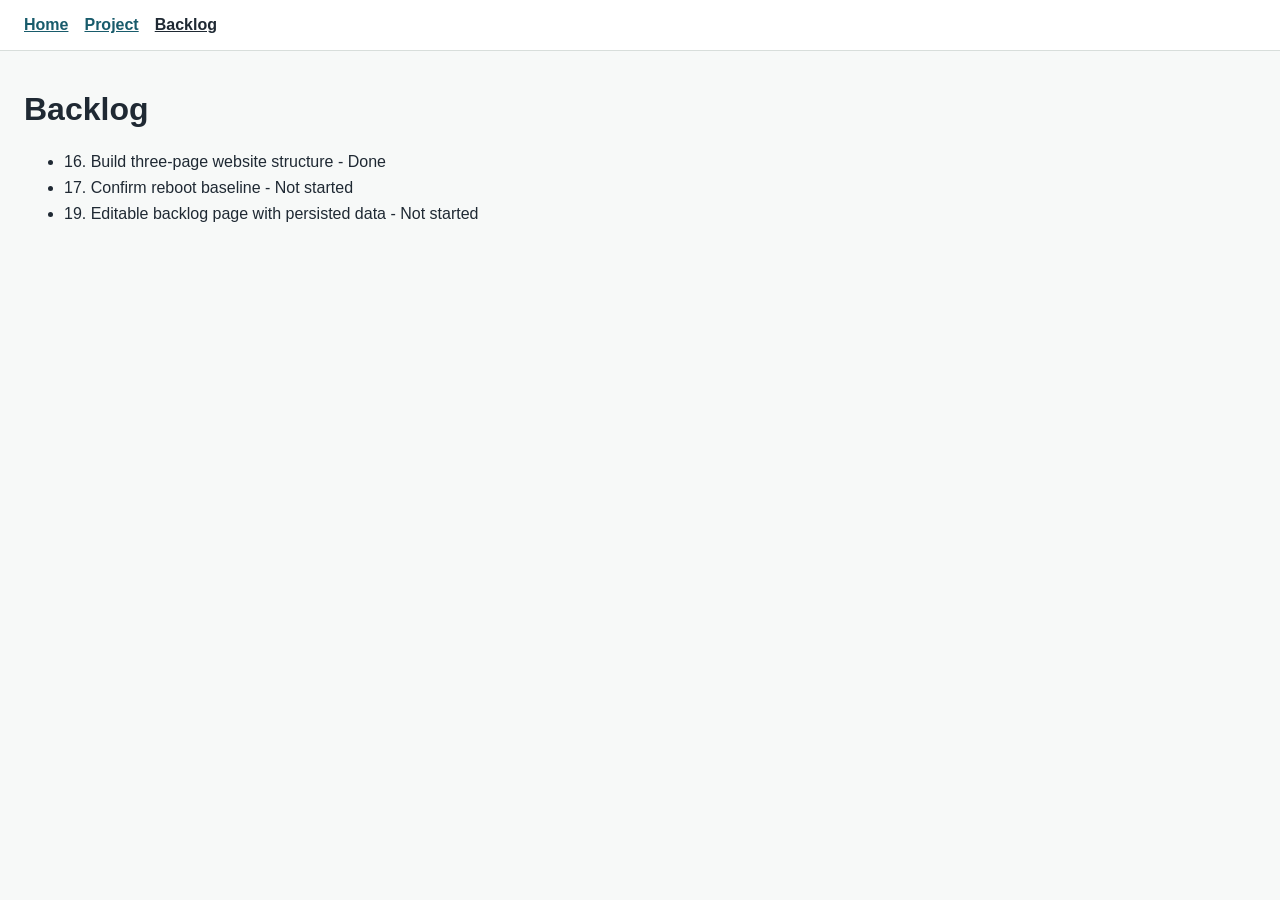
==== public_html/backlog.html @ 0d7db300 "Add basic three page site structure" ====
<!doctype html>
<html lang="en">
  <head>
    <meta charset="utf-8">
    <meta name="viewport" content="width=device-width, initial-scale=1">
    <title>Backlog - The Pool</title>
    <link rel="stylesheet" href="styles.css">
  </head>
  <body>
    <header>
      <a href="index.html">Home</a>
      <a href="project.html">Project</a>
      <a href="backlog.html" aria-current="page">Backlog</a>
    </header>

    <main>
      <h1>Backlog</h1>
      <ul>
        <li>16. Build three-page website structure - Done</li>
        <li>17. Confirm reboot baseline - Not started</li>
        <li>19. Editable backlog page with persisted data - Not started</li>
      </ul>
    </main>
  </body>
</html>
---- public_html/styles.css ----
body {
  margin: 0;
  color: #1f2933;
  background: #f7f9f8;
  font-family: Arial, sans-serif;
}

header {
  display: flex;
  gap: 16px;
  padding: 16px 24px;
  border-bottom: 1px solid #d8dedb;
  background: #ffffff;
}

a {
  color: #185b6b;
  font-weight: 700;
}

a[aria-current="page"] {
  color: #1f2933;
}

main {
  max-width: 720px;
  padding: 40px 24px;
}

h1 {
  margin-top: 0;
}

p,
li {
  line-height: 1.6;
}
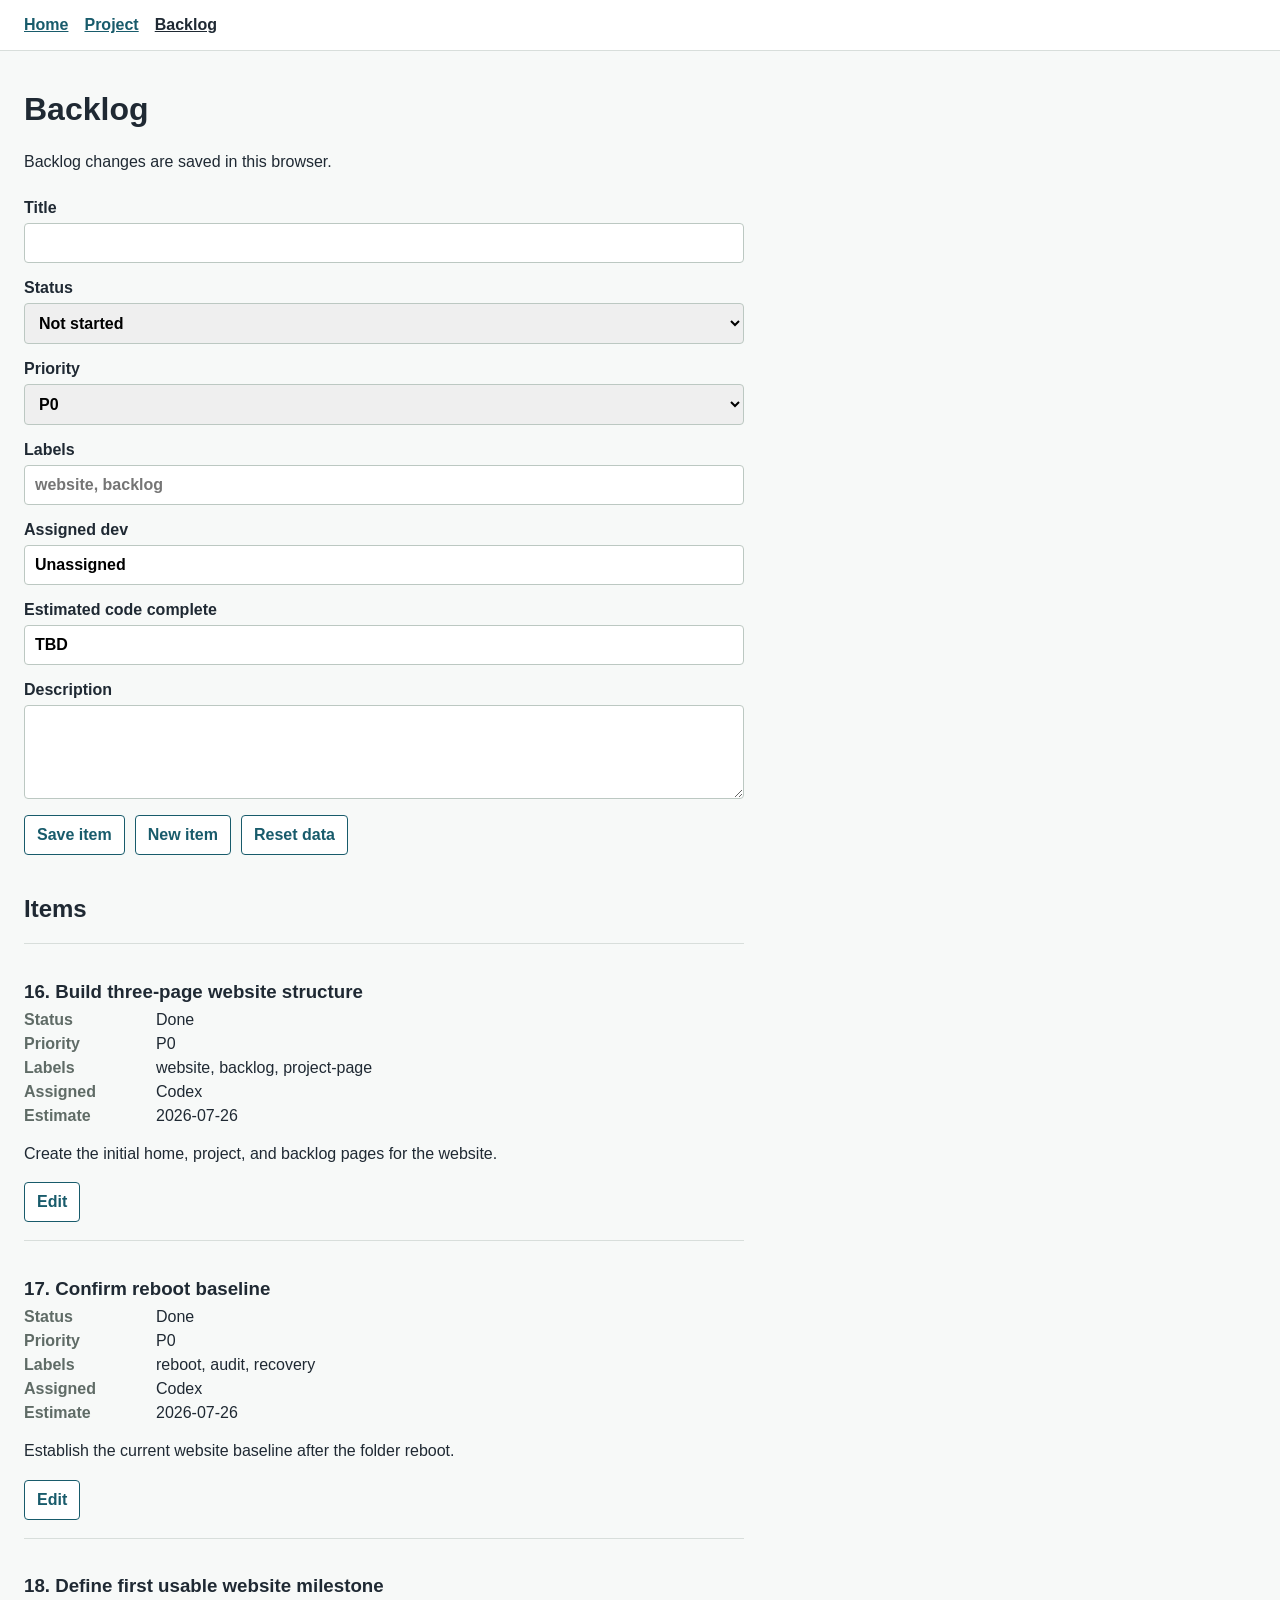
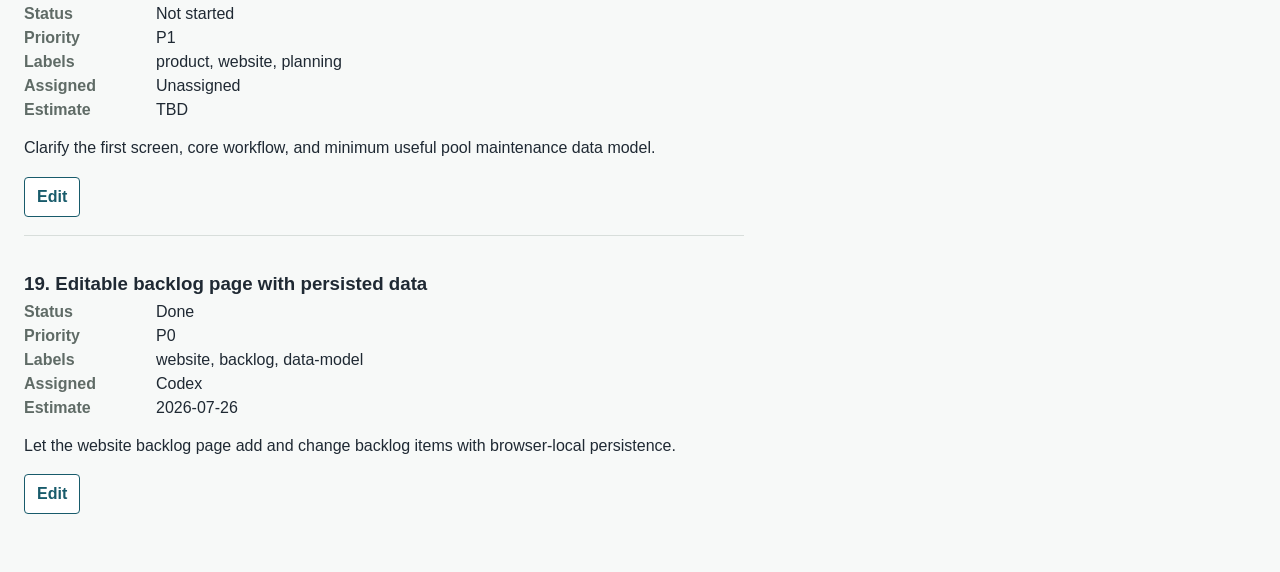
==== commit 18b2f5dd: "Add editable backlog page" ====
--- a/public_html/backlog.html
+++ b/public_html/backlog.html
@@ -15,11 +15,70 @@
 
     <main>
       <h1>Backlog</h1>
-      <ul>
-        <li>16. Build three-page website structure - Done</li>
-        <li>17. Confirm reboot baseline - Not started</li>
-        <li>19. Editable backlog page with persisted data - Not started</li>
-      </ul>
+      <p>Backlog changes are saved in this browser.</p>
+
+      <form id="backlog-form">
+        <input type="hidden" id="item-id">
+
+        <label>
+          Title
+          <input id="item-title" required>
+        </label>
+
+        <label>
+          Status
+          <select id="item-status">
+            <option>Not started</option>
+            <option>In progress</option>
+            <option>Done</option>
+            <option>Blocked</option>
+          </select>
+        </label>
+
+        <label>
+          Priority
+          <select id="item-priority">
+            <option>P0</option>
+            <option>P1</option>
+            <option>P2</option>
+            <option>P3</option>
+          </select>
+        </label>
+
+        <label>
+          Labels
+          <input id="item-labels" placeholder="website, backlog">
+        </label>
+
+        <label>
+          Assigned dev
+          <input id="item-assigned" placeholder="Unassigned">
+        </label>
+
+        <label>
+          Estimated code complete
+          <input id="item-estimate" placeholder="TBD">
+        </label>
+
+        <label>
+          Description
+          <textarea id="item-description" rows="4"></textarea>
+        </label>
+
+        <div class="actions">
+          <button type="submit">Save item</button>
+          <button type="button" id="new-item">New item</button>
+          <button type="button" id="reset-data">Reset data</button>
+        </div>
+      </form>
+
+      <section>
+        <h2>Items</h2>
+        <div id="backlog-items"></div>
+      </section>
     </main>
+
+    <script src="backlog-data.js"></script>
+    <script src="backlog.js"></script>
   </body>
 </html>
--- a/public_html/styles.css
+++ b/public_html/styles.css
@@ -35,3 +35,71 @@
 li {
   line-height: 1.6;
 }
+
+form {
+  display: grid;
+  gap: 16px;
+  margin: 24px 0 40px;
+}
+
+label {
+  display: grid;
+  gap: 6px;
+  font-weight: 700;
+}
+
+input,
+select,
+textarea,
+button {
+  font: inherit;
+}
+
+input,
+select,
+textarea {
+  border: 1px solid #bcc8c2;
+  border-radius: 4px;
+  padding: 10px;
+}
+
+button {
+  border: 1px solid #185b6b;
+  border-radius: 4px;
+  background: #ffffff;
+  color: #185b6b;
+  cursor: pointer;
+  font-weight: 700;
+  padding: 10px 12px;
+}
+
+.actions {
+  display: flex;
+  flex-wrap: wrap;
+  gap: 10px;
+}
+
+.backlog-item {
+  border-top: 1px solid #d8dedb;
+  padding: 18px 0;
+}
+
+.backlog-item h3 {
+  margin-bottom: 8px;
+}
+
+dl {
+  display: grid;
+  grid-template-columns: 120px 1fr;
+  gap: 6px 12px;
+  margin: 0;
+}
+
+dt {
+  color: #5f6b66;
+  font-weight: 700;
+}
+
+dd {
+  margin: 0;
+}
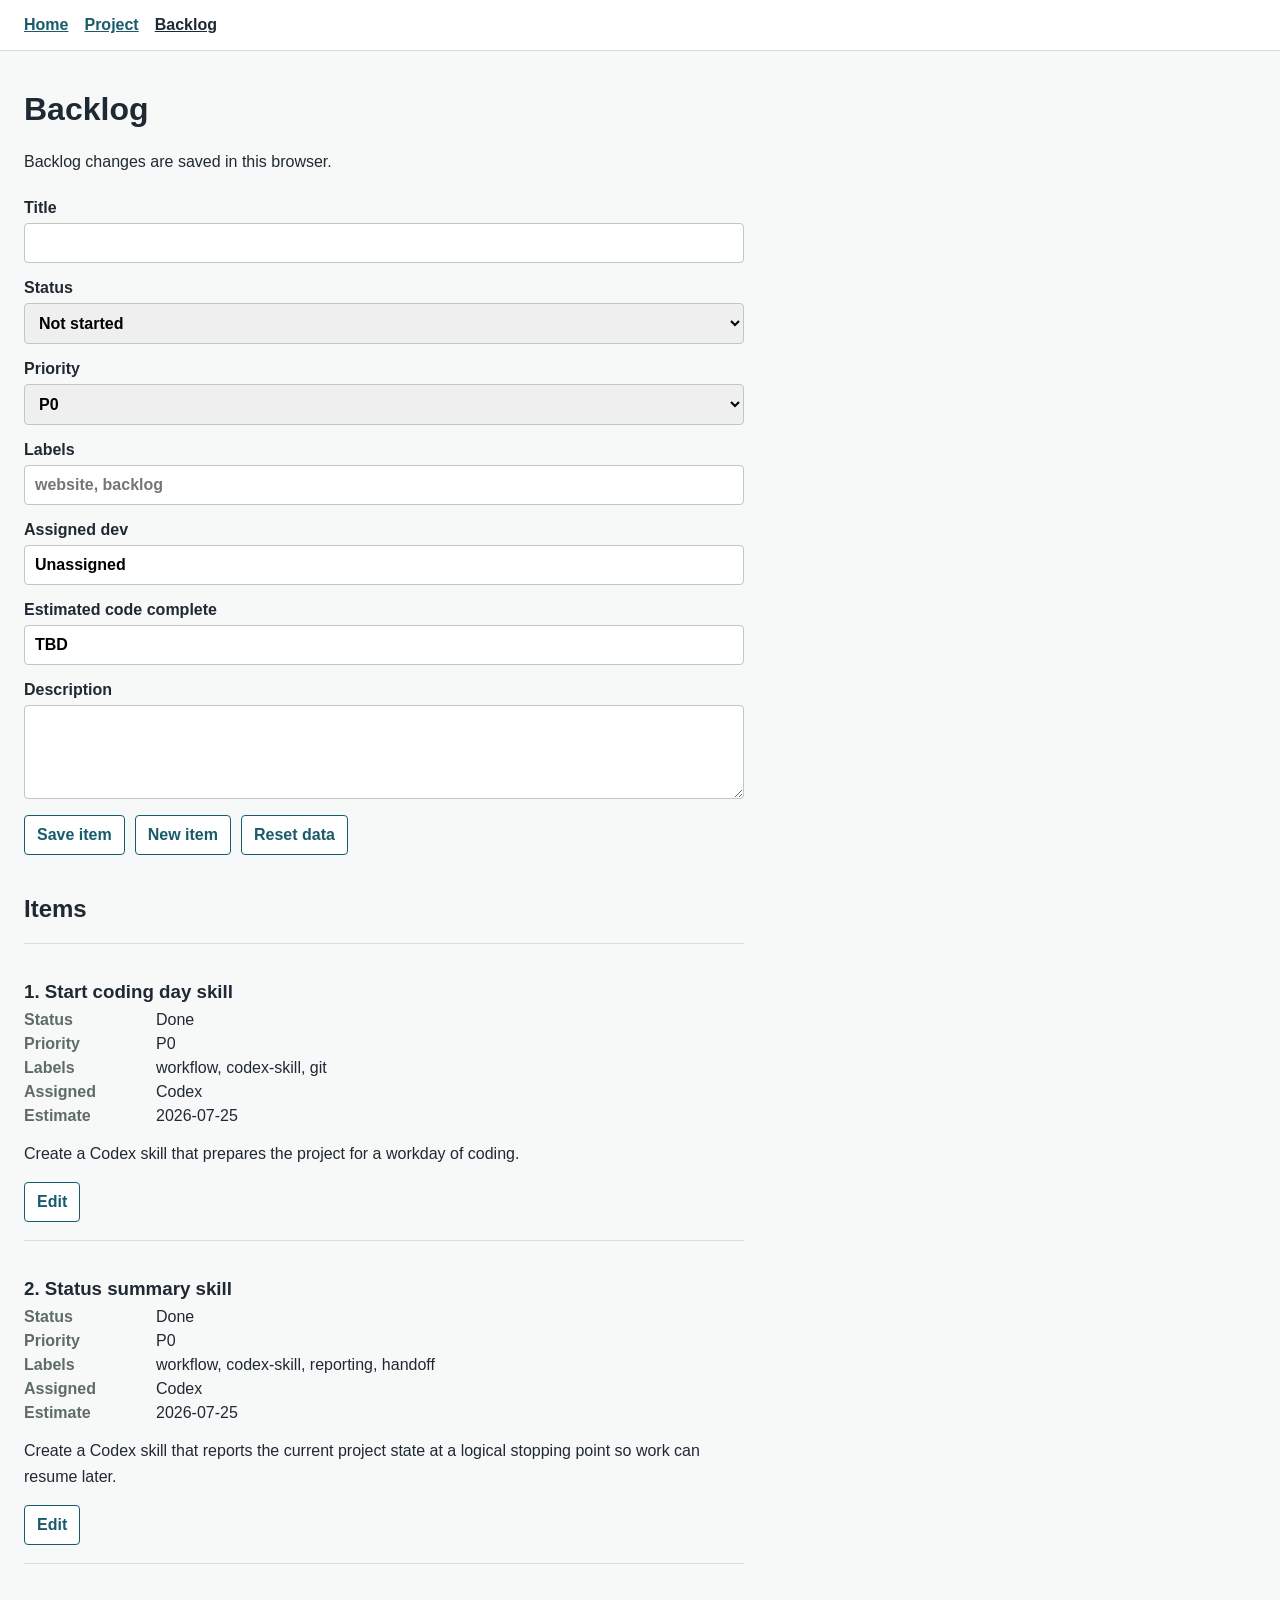
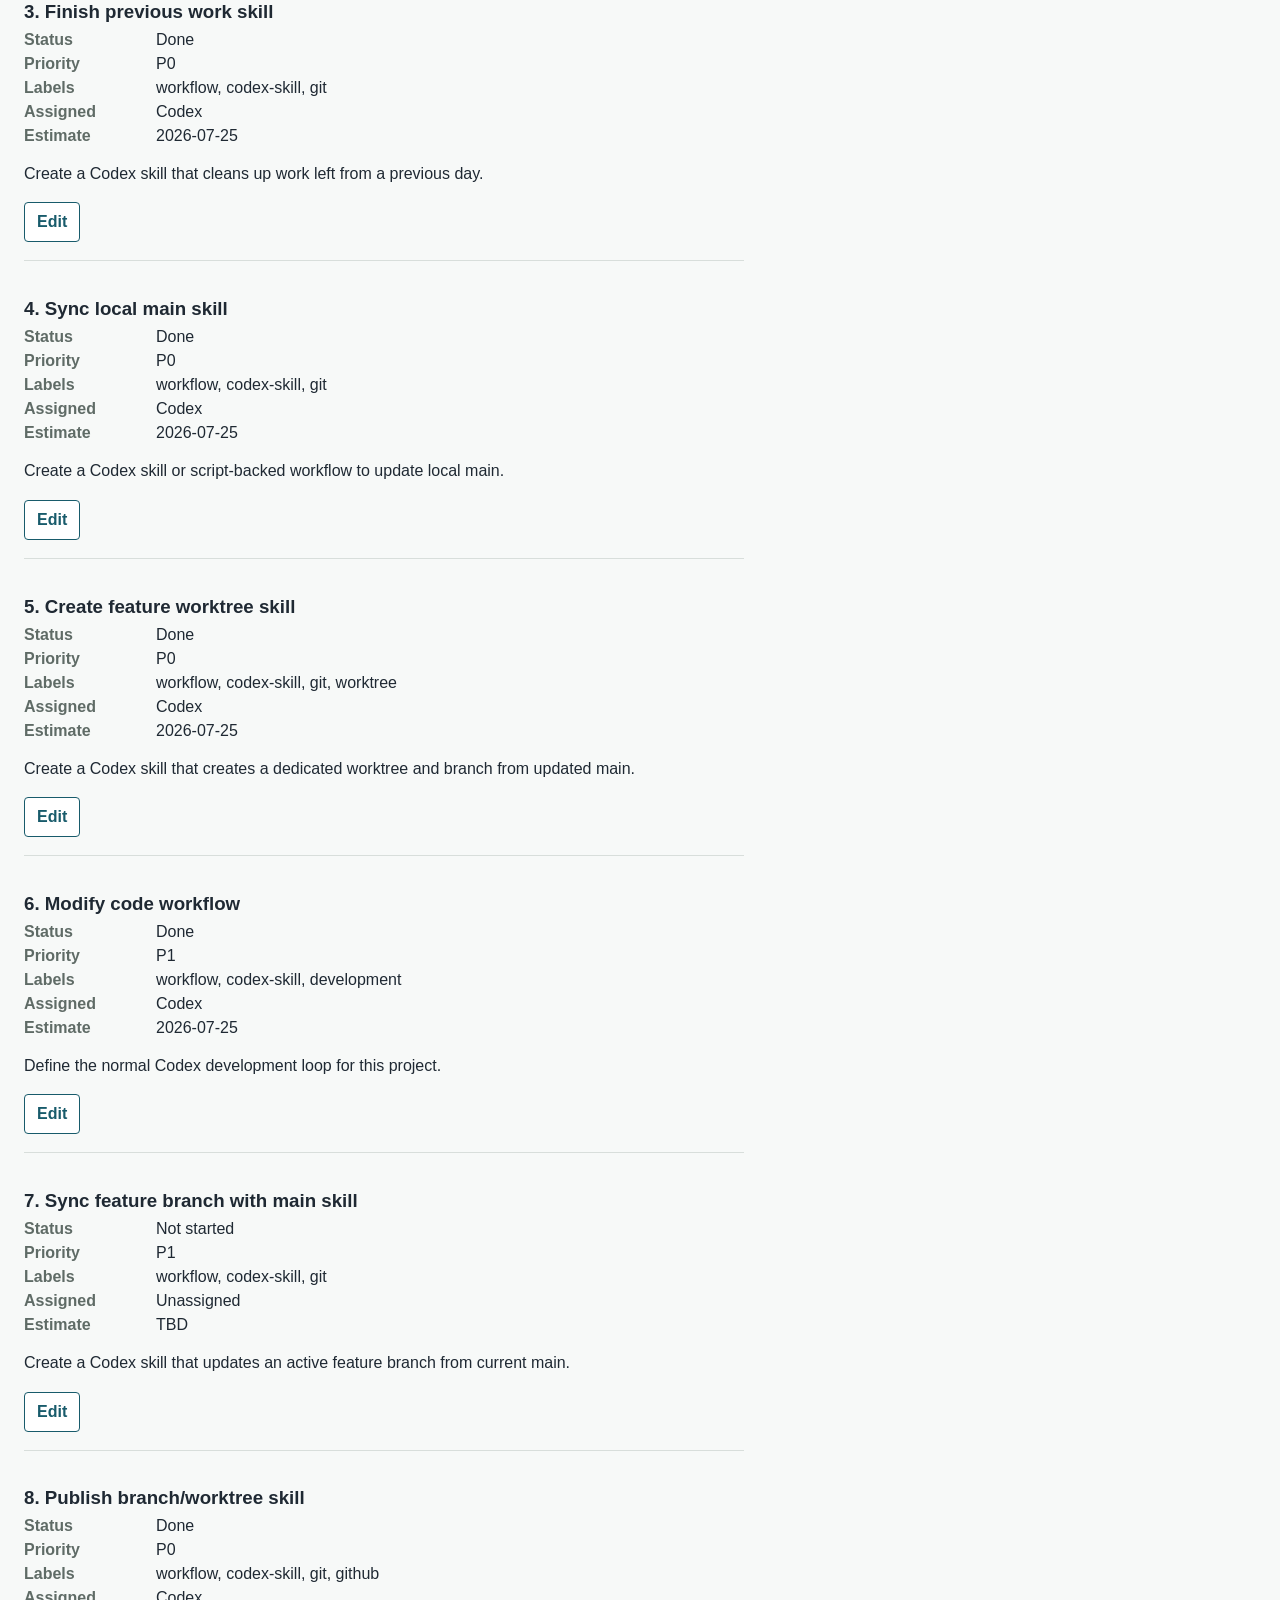
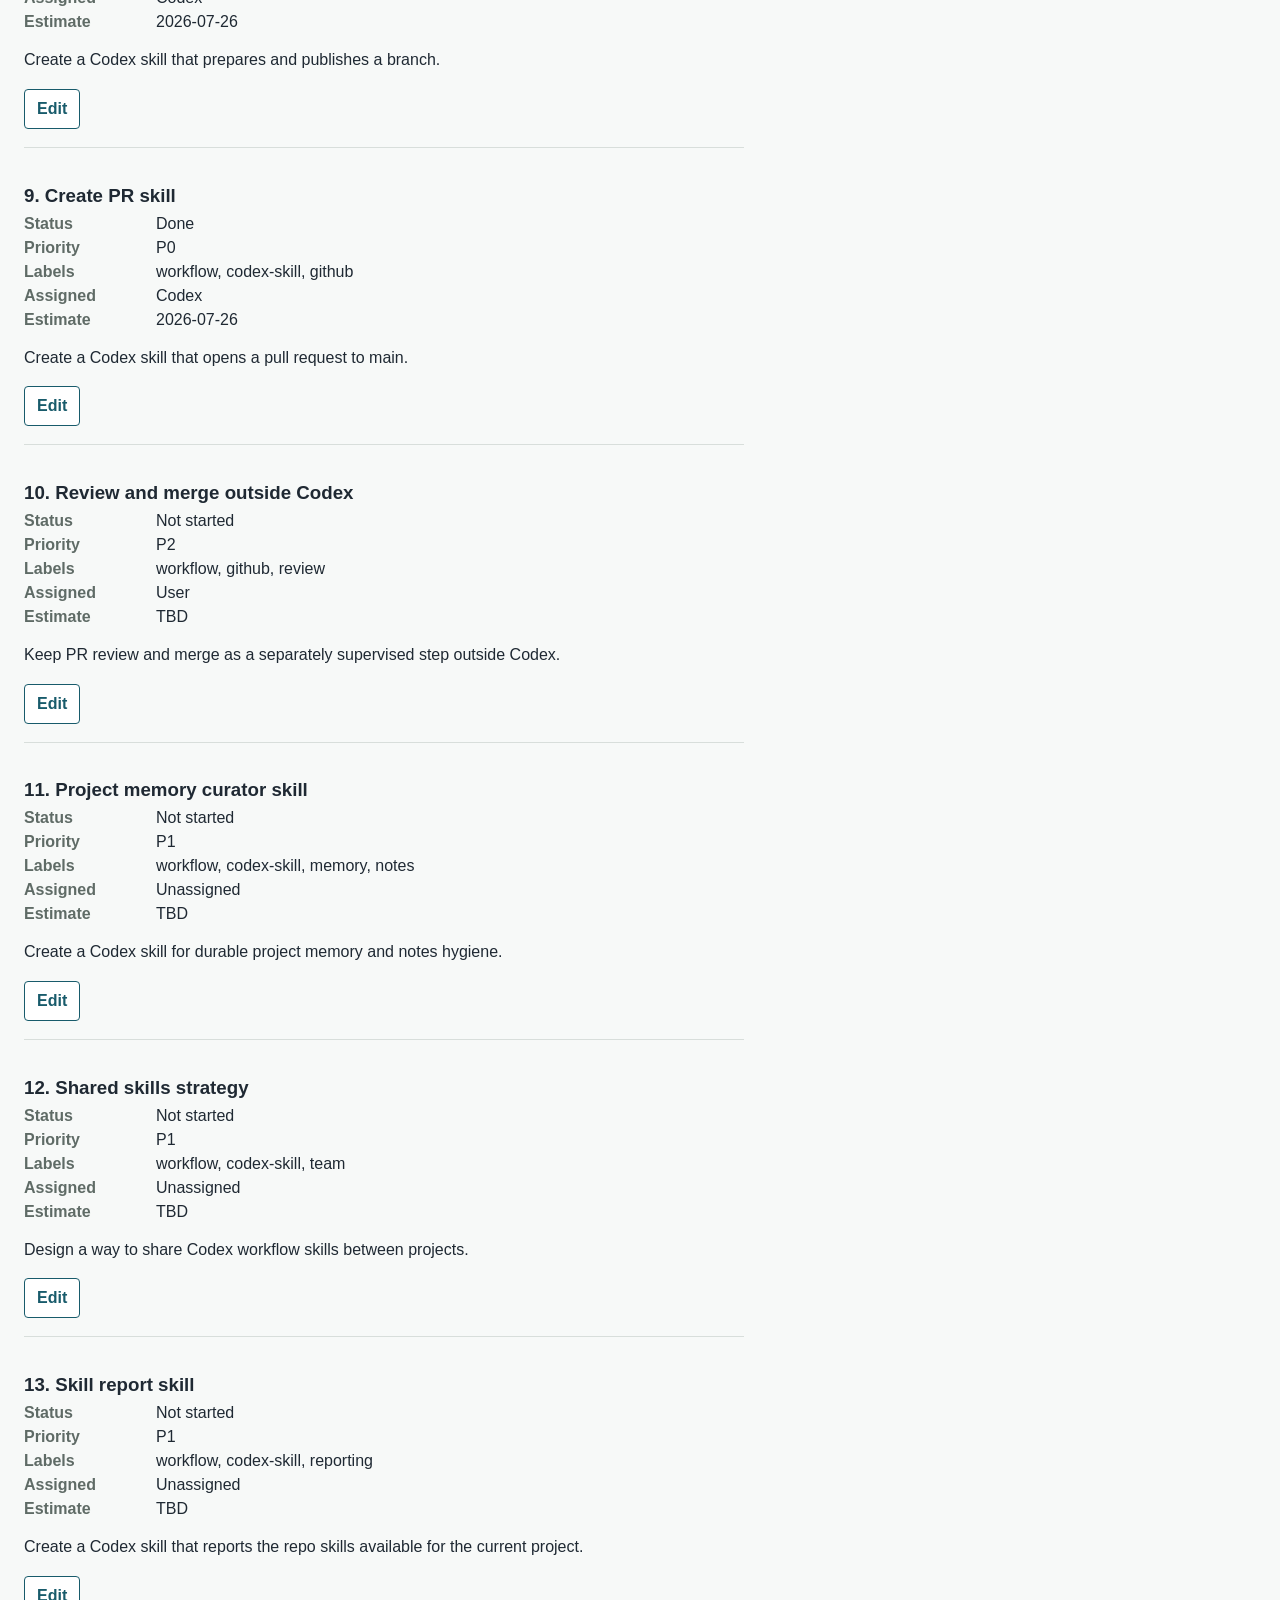
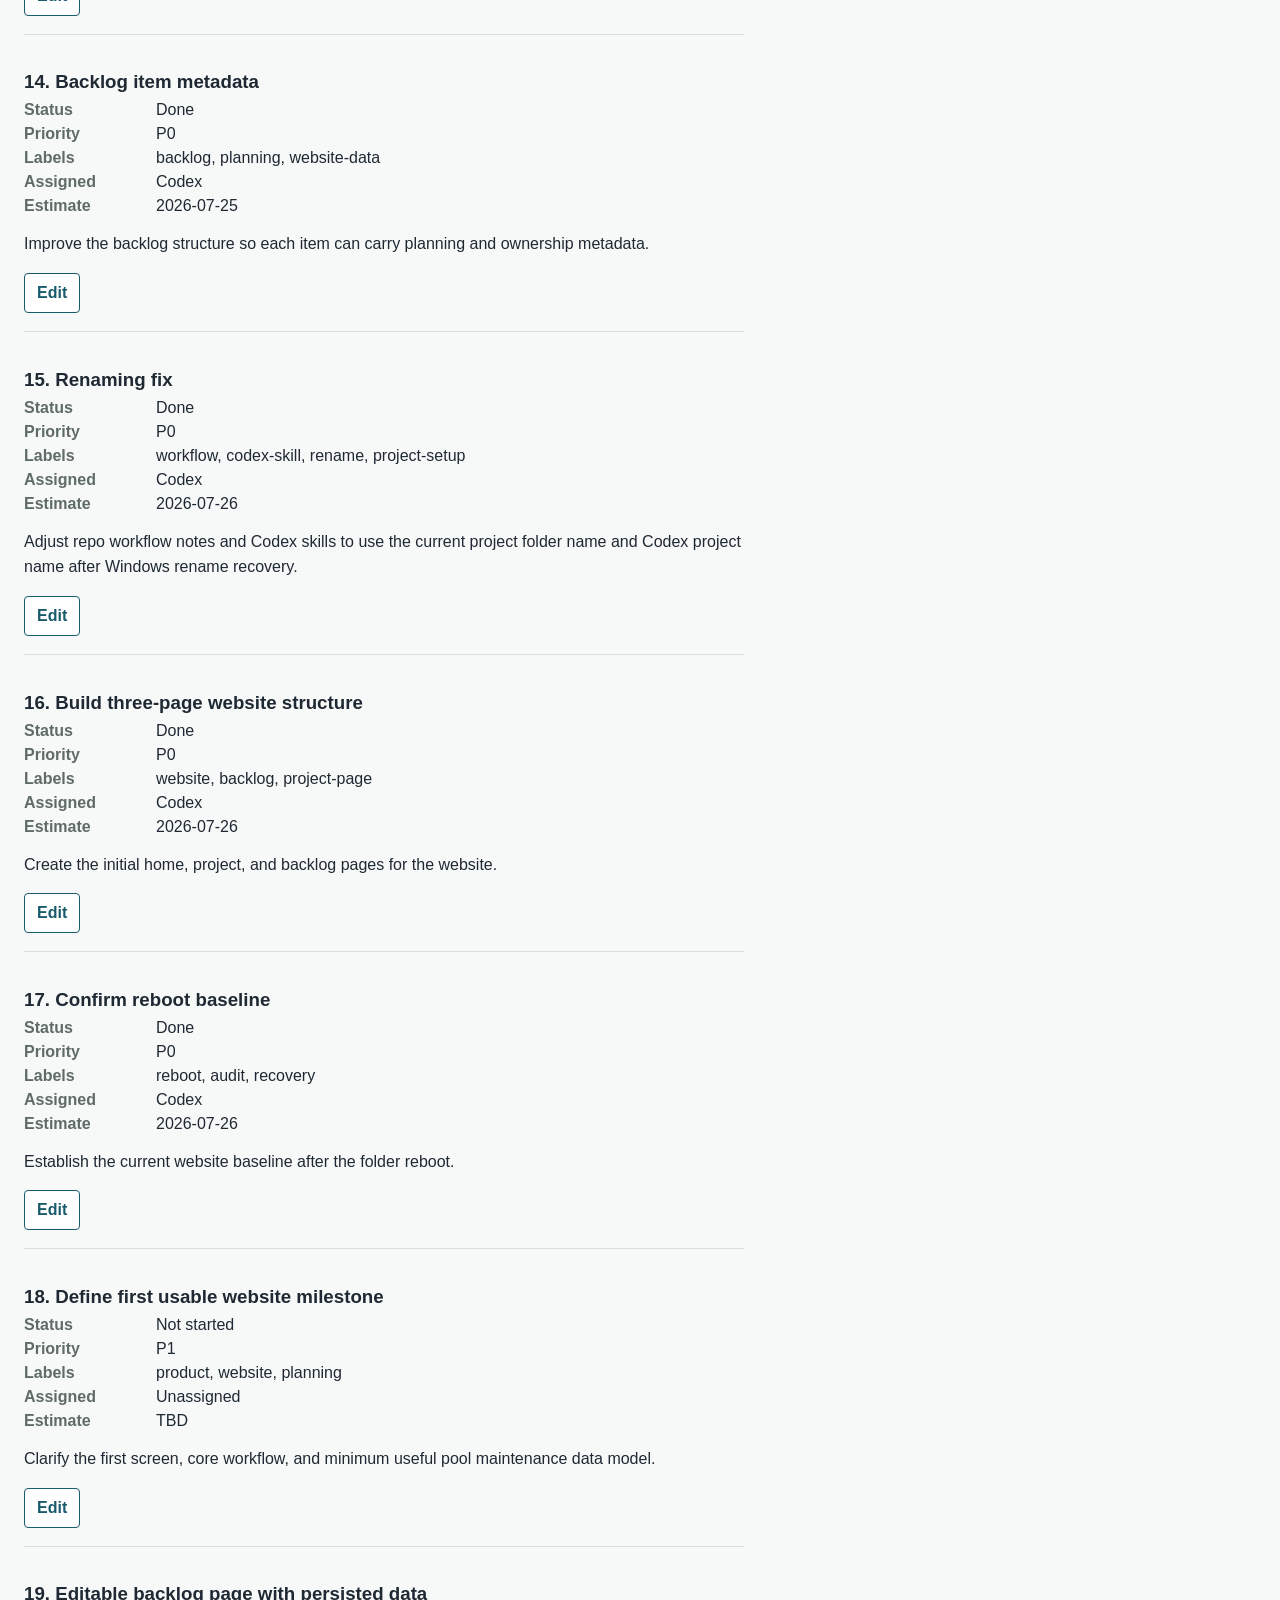
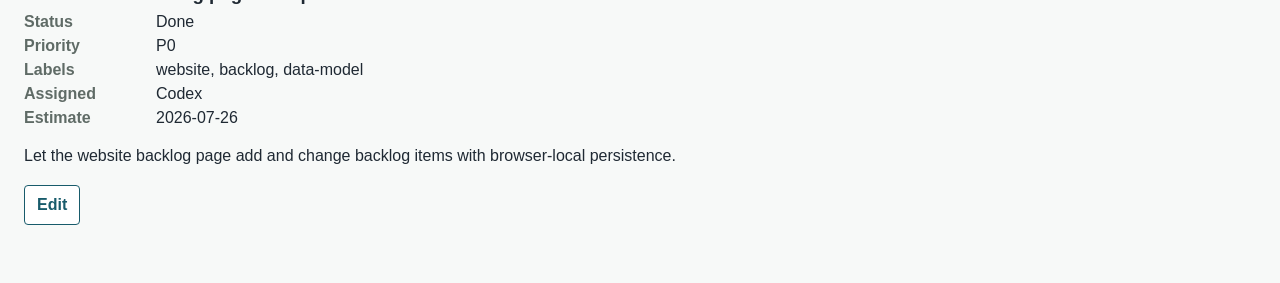
==== commit 5bb60cf5: "Use JSON backlog source across workflow" ====
--- a/public_html/backlog.html
+++ b/public_html/backlog.html
@@ -78,7 +78,6 @@
       </section>
     </main>
 
-    <script src="backlog-data.js"></script>
     <script src="backlog.js"></script>
   </body>
 </html>
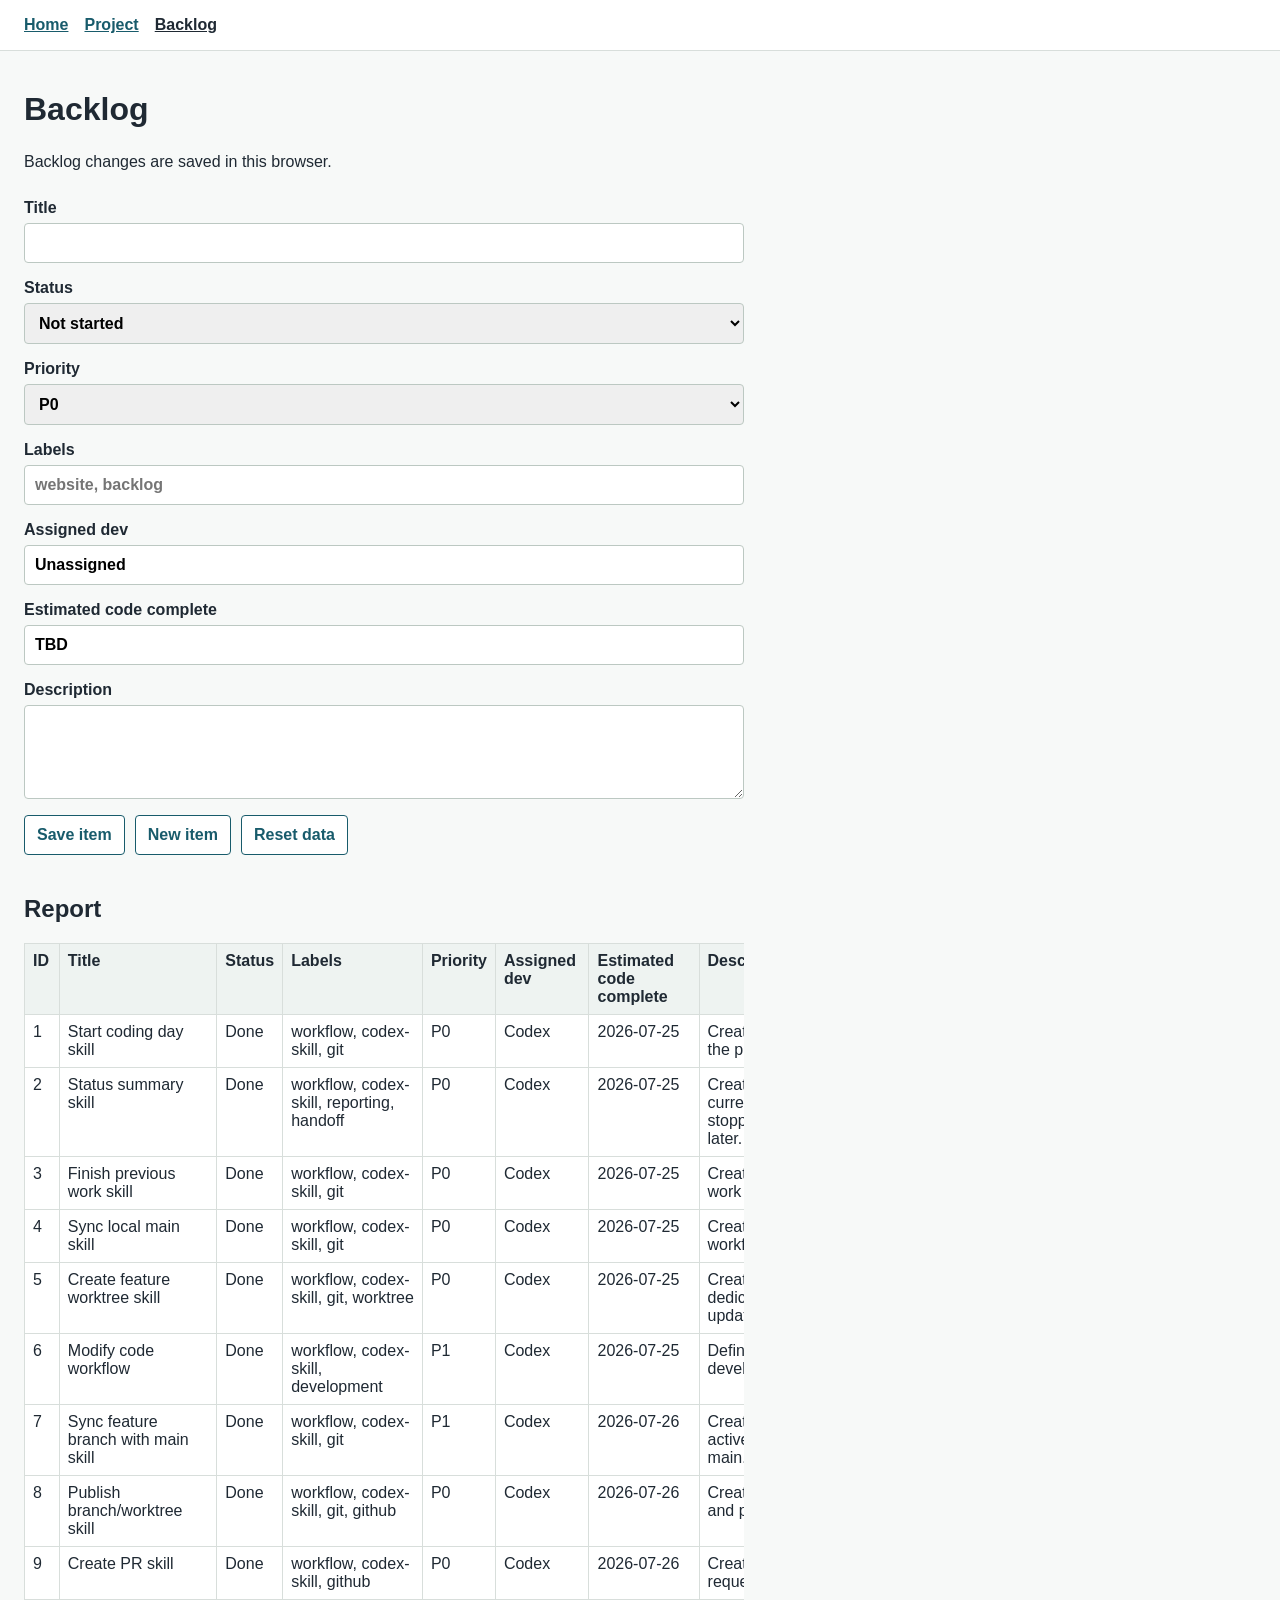
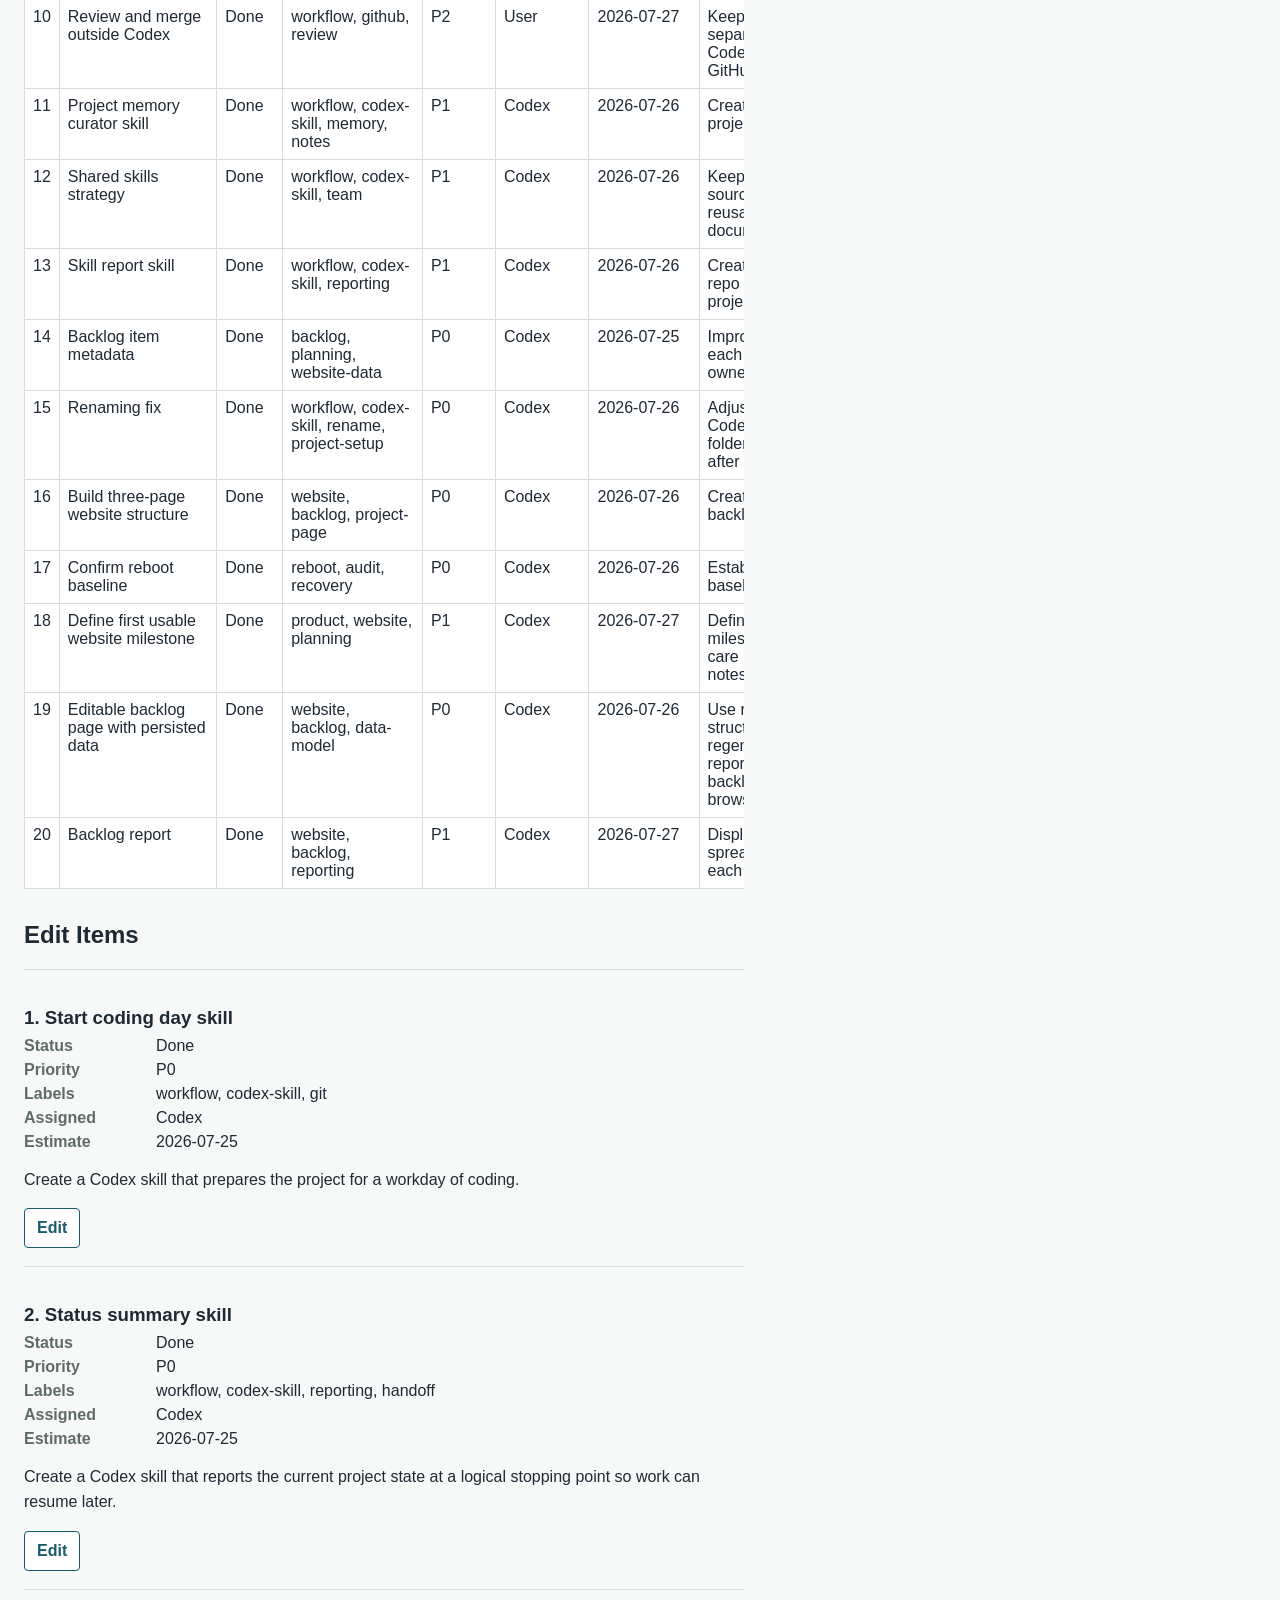
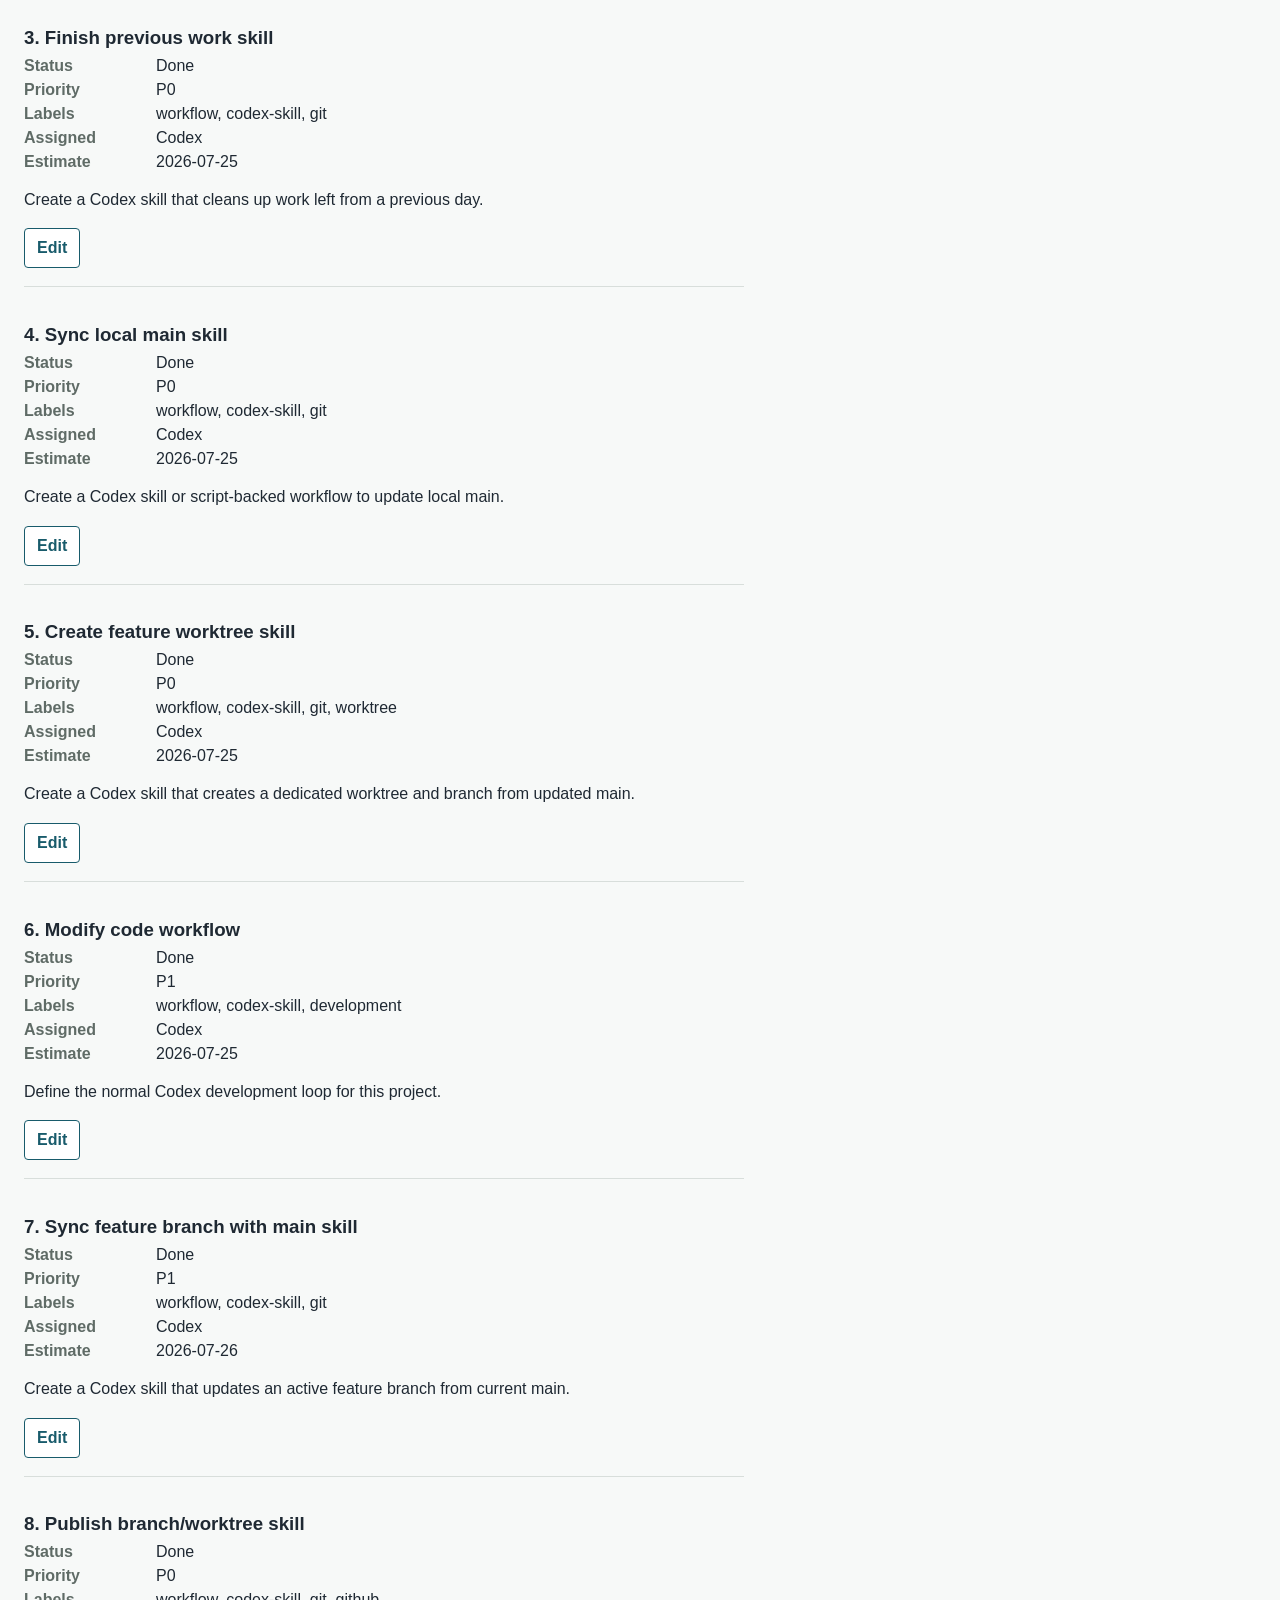
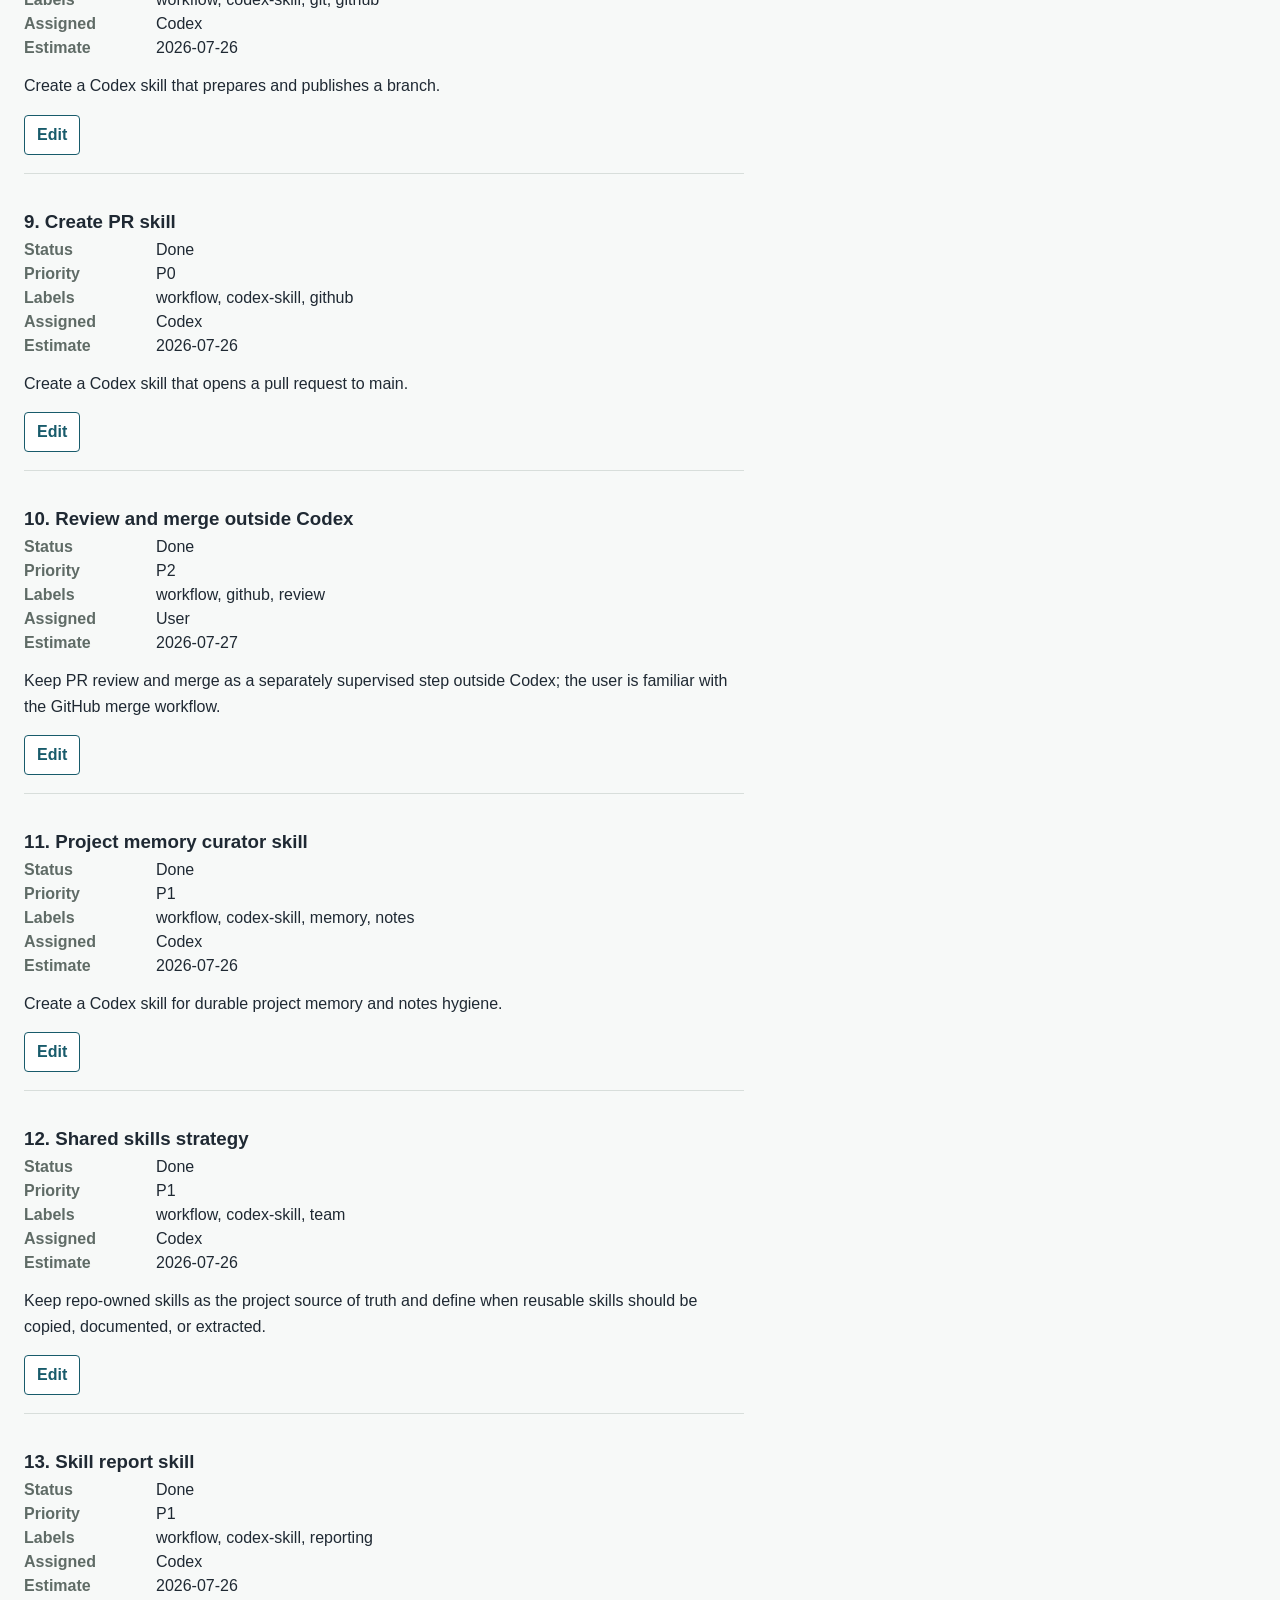
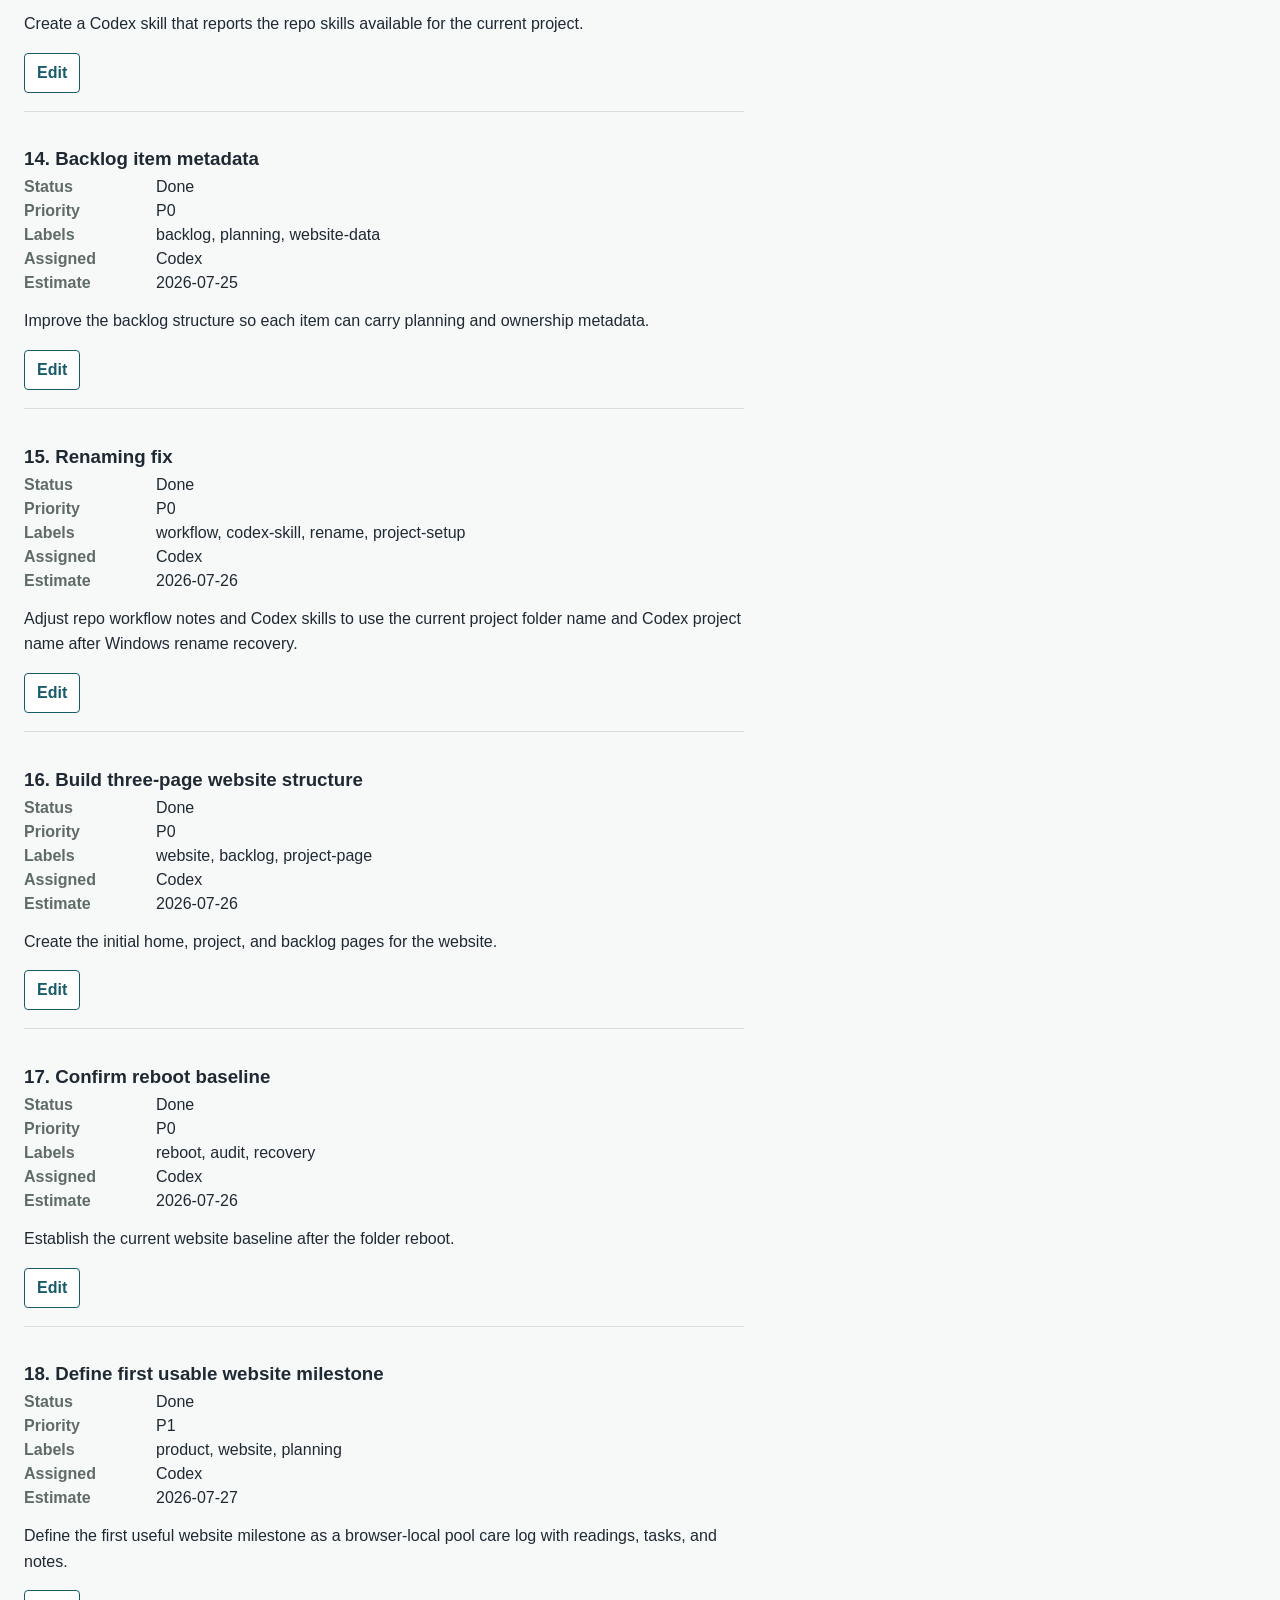
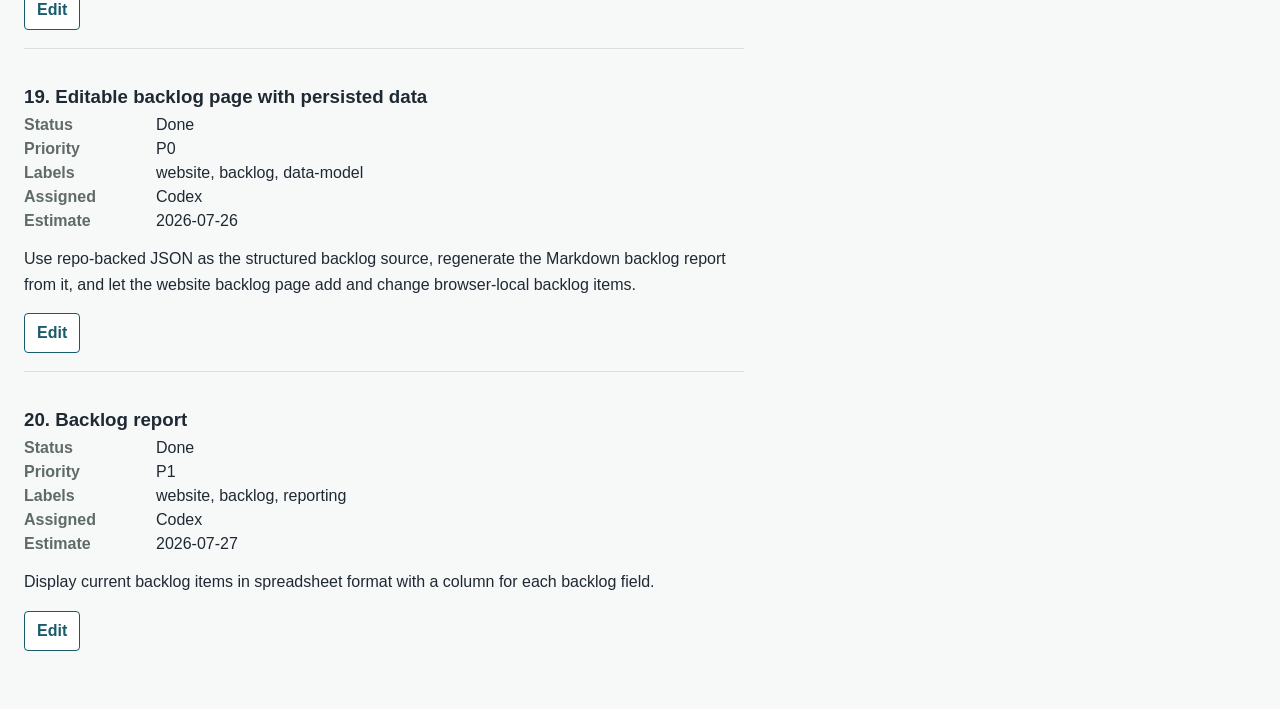
==== commit 4dc540ca: "Add backlog report table" ====
--- a/public_html/backlog.html
+++ b/public_html/backlog.html
@@ -73,7 +73,28 @@
       </form>
 
       <section>
-        <h2>Items</h2>
+        <h2>Report</h2>
+        <div class="table-wrap">
+          <table>
+            <thead>
+              <tr>
+                <th>ID</th>
+                <th>Title</th>
+                <th>Status</th>
+                <th>Labels</th>
+                <th>Priority</th>
+                <th>Assigned dev</th>
+                <th>Estimated code complete</th>
+                <th>Description</th>
+              </tr>
+            </thead>
+            <tbody id="backlog-report"></tbody>
+          </table>
+        </div>
+      </section>
+
+      <section>
+        <h2>Edit Items</h2>
         <div id="backlog-items"></div>
       </section>
     </main>
--- a/public_html/styles.css
+++ b/public_html/styles.css
@@ -79,6 +79,33 @@
   gap: 10px;
 }
 
+.table-wrap {
+  margin: 16px 0 32px;
+  overflow-x: auto;
+}
+
+table {
+  border-collapse: collapse;
+  min-width: 960px;
+  width: 100%;
+}
+
+th,
+td {
+  border: 1px solid #d8dedb;
+  padding: 8px;
+  text-align: left;
+  vertical-align: top;
+}
+
+th {
+  background: #eef3f1;
+}
+
+td {
+  background: #ffffff;
+}
+
 .backlog-item {
   border-top: 1px solid #d8dedb;
   padding: 18px 0;
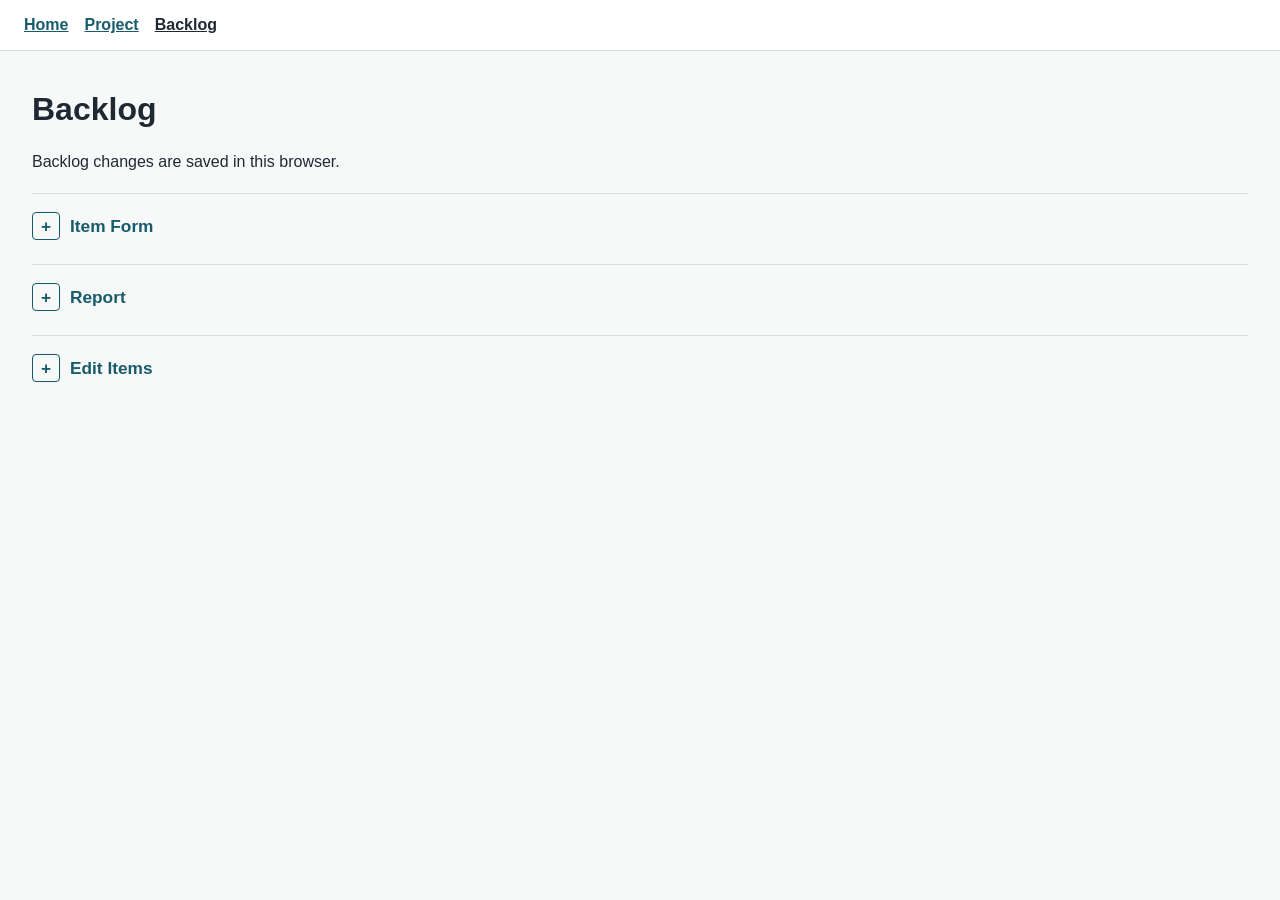
==== commit 7f99c1c8: "Collapse page sections" ====
--- a/public_html/backlog.html
+++ b/public_html/backlog.html
@@ -17,86 +17,95 @@
       <h1>Backlog</h1>
       <p>Backlog changes are saved in this browser.</p>
 
-      <form id="backlog-form">
-        <input type="hidden" id="item-id">
+      <details class="page-section" id="item-form-section">
+        <summary>Item Form</summary>
+        <div class="section-content">
+          <form id="backlog-form">
+            <input type="hidden" id="item-id">
 
-        <label>
-          Title
-          <input id="item-title" required>
-        </label>
+            <label>
+              Title
+              <input id="item-title" required>
+            </label>
 
-        <label>
-          Status
-          <select id="item-status">
-            <option>Not started</option>
-            <option>In progress</option>
-            <option>Done</option>
-            <option>Blocked</option>
-          </select>
-        </label>
+            <label>
+              Status
+              <select id="item-status">
+                <option>Not started</option>
+                <option>In progress</option>
+                <option>Done</option>
+                <option>Blocked</option>
+              </select>
+            </label>
 
-        <label>
-          Priority
-          <select id="item-priority">
-            <option>P0</option>
-            <option>P1</option>
-            <option>P2</option>
-            <option>P3</option>
-          </select>
-        </label>
+            <label>
+              Priority
+              <select id="item-priority">
+                <option>P0</option>
+                <option>P1</option>
+                <option>P2</option>
+                <option>P3</option>
+              </select>
+            </label>
 
-        <label>
-          Labels
-          <input id="item-labels" placeholder="website, backlog">
-        </label>
+            <label>
+              Labels
+              <input id="item-labels" placeholder="website, backlog">
+            </label>
 
-        <label>
-          Assigned dev
-          <input id="item-assigned" placeholder="Unassigned">
-        </label>
+            <label>
+              Assigned dev
+              <input id="item-assigned" placeholder="Unassigned">
+            </label>
 
-        <label>
-          Estimated code complete
-          <input id="item-estimate" placeholder="TBD">
-        </label>
+            <label>
+              Estimated code complete
+              <input id="item-estimate" placeholder="TBD">
+            </label>
 
-        <label>
-          Description
-          <textarea id="item-description" rows="4"></textarea>
-        </label>
+            <label>
+              Description
+              <textarea id="item-description" rows="4"></textarea>
+            </label>
 
-        <div class="actions">
-          <button type="submit">Save item</button>
-          <button type="button" id="new-item">New item</button>
-          <button type="button" id="reset-data">Reset data</button>
+            <div class="actions">
+              <button type="submit">Save item</button>
+              <button type="button" id="new-item">New item</button>
+              <button type="button" id="reset-data">Reset data</button>
+            </div>
+          </form>
         </div>
-      </form>
+      </details>
 
-      <section>
-        <h2>Report</h2>
-        <div class="table-wrap">
-          <table>
-            <thead>
-              <tr>
-                <th>ID</th>
-                <th>Title</th>
-                <th>Status</th>
-                <th>Labels</th>
-                <th>Priority</th>
-                <th>Assigned dev</th>
-                <th>Estimated code complete</th>
-                <th>Description</th>
-              </tr>
-            </thead>
-            <tbody id="backlog-report"></tbody>
-          </table>
+      <details class="page-section">
+        <summary>Report</summary>
+        <div class="section-content">
+          <div class="table-wrap">
+            <table>
+              <thead>
+                <tr>
+                  <th>ID</th>
+                  <th>Title</th>
+                  <th>Status</th>
+                  <th>Labels</th>
+                  <th>Priority</th>
+                  <th>Assigned dev</th>
+                  <th>Estimated code complete</th>
+                  <th>Description</th>
+                </tr>
+              </thead>
+              <tbody id="backlog-report"></tbody>
+            </table>
+          </div>
         </div>
-      </section>
+      </details>
 
-      <section>
-        <h2>Edit Items</h2>
-        <div id="backlog-items"></div>
-      </section>
+      <details class="page-section">
+        <summary>Edit Items</summary>
+        <div class="section-content">
+          <div id="backlog-items"></div>
+        </div>
+      </details>
     </main>
 
     <script src="backlog.js"></script>
--- a/public_html/styles.css
+++ b/public_html/styles.css
@@ -23,8 +23,10 @@
 }
 
 main {
-  max-width: 720px;
-  padding: 40px 24px;
+  box-sizing: border-box;
+  max-width: 1280px;
+  padding: 40px 32px;
+  width: 100%;
 }
 
 h1 {
@@ -39,7 +41,7 @@
 form {
   display: grid;
   gap: 16px;
-  margin: 24px 0 40px;
+  margin: 0;
 }
 
 label {
@@ -59,8 +61,10 @@
 select,
 textarea {
   border: 1px solid #bcc8c2;
+  box-sizing: border-box;
   border-radius: 4px;
   padding: 10px;
+  width: 100%;
 }
 
 button {
@@ -73,6 +77,61 @@
   padding: 10px 12px;
 }
 
+.page-section {
+  border-top: 1px solid #d8dedb;
+  margin-top: 18px;
+  padding-top: 12px;
+}
+
+.page-section summary {
+  align-items: center;
+  color: #185b6b;
+  cursor: pointer;
+  display: flex;
+  font-size: 1.08rem;
+  font-weight: 700;
+  gap: 10px;
+  list-style: none;
+  min-height: 40px;
+}
+
+.page-section summary::-webkit-details-marker {
+  display: none;
+}
+
+.page-section summary::before {
+  content: "+";
+  border: 1px solid #185b6b;
+  border-radius: 4px;
+  box-sizing: border-box;
+  display: inline-grid;
+  flex: 0 0 28px;
+  height: 28px;
+  place-items: center;
+  width: 28px;
+}
+
+.page-section[open] summary::before {
+  content: "-";
+}
+
+.page-section summary:focus-visible {
+  outline: 3px solid #8cc8d6;
+  outline-offset: 3px;
+}
+
+.section-content {
+  padding: 12px 0 20px;
+}
+
+.section-content > :first-child {
+  margin-top: 0;
+}
+
+.section-content > :last-child {
+  margin-bottom: 0;
+}
+
 .actions {
   display: flex;
   flex-wrap: wrap;
@@ -80,14 +139,24 @@
 }
 
 .table-wrap {
-  margin: 16px 0 32px;
+  margin: 0 0 12px;
   overflow-x: auto;
 }
 
 table {
   border-collapse: collapse;
-  min-width: 960px;
+  min-width: 1120px;
   width: 100%;
+}
+
+th:nth-child(2),
+td:nth-child(2) {
+  width: 18%;
+}
+
+th:nth-child(8),
+td:nth-child(8) {
+  width: 34%;
 }
 
 th,
